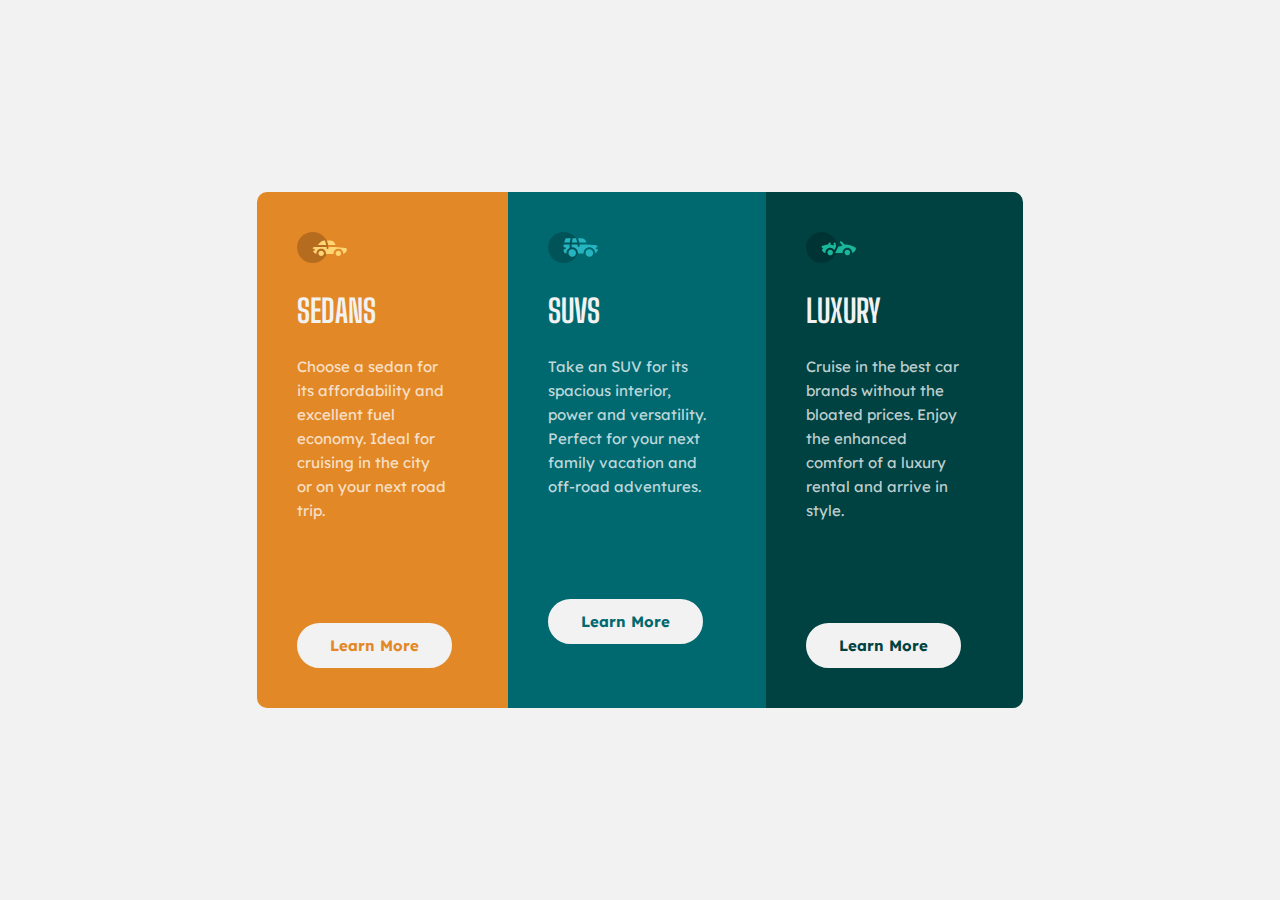
==== index.html @ a6729c3d "flex & grid" ====
<!DOCTYPE html>
<html lang="en">
  <head>
    <meta charset="UTF-8" />
    <meta http-equiv="X-UA-Compatible" content="IE=edge" />
    <meta name="viewport" content="width=device-width, initial-scale=1.0" />
    <title>Flex Task</title>
    <link rel="stylesheet" href="styles/style.css" />
    <style>
        @import url('https://fonts.googleapis.com/css2?family=Big+Shoulders+Display:wght@700&family=Lexend+Deca&display=swap');
    </style>
  </head>
  
  <body>
    <main>
      <!-- container for the cards -->
      <div class="container">
          <!-- sedan card -->
        <div class="sedans">
          <img src="flex-task/images/icon-sedans.svg" alt="" />
          <h1>
            SEDANS
          </h1>
          <p>
          Choose a sedan for its affordability and excellent fuel economy. Ideal
          for cruising in the city or on your next road trip.
          </p>
          <button>
            Learn More
          </button>
        </div>
          
          <!-- suv card -->
        <div class="suv">
          <img src="flex-task/images/icon-suvs.svg" alt="" />
          <h1>
            SUVS
          </h1>
          <p>
          Take an SUV for its spacious interior, power and versatility. Perfect for your next family vacation and off-road adventures.
          </p>
          <button>
            Learn More
          </button>
        </div>

        <!-- luxury card -->
        <div class="luxury">
          <img src="flex-task/images/icon-luxury.svg" alt="" />
          <h1>
            LUXURY
          </h1>
          <p>
          Cruise in the best car brands without the bloated prices. Enjoy the enhanced comfort of a luxury rental and arrive in style.
          </p>
          <button>
            Learn More
          </button>
        </div>
      </div>
    </main>
  </body>
</html>
---- styles/style.css ----
/* variables for the document */
:root {
    --ff-secondary: "Lexend Deca", sans-serif;
    --ff-primary: "Big Shoulders Display", cursive;

    --fw-reg: 400;
    --fw-bold: 700;

    --clr-background: hsl(0, 0%, 95%);
    --clr-orange: hsl(31, 77%, 52%);
    --clr-cyan: hsl(184, 100%, 22%);
    --clr-dark-cyan: hsl(179, 100%, 13%);
    --clr-paragraph: hsla(0, 0%, 100%, 0.75);

    --fs-h1: 48px;
    --fs-body: 15px;
}

@media (max-width: 375px) {
    :root {
        --fs-h1: 72px;
        --fs-body: 18px;
    }
}


/* general styling */
* {
    margin: 0;
    padding: 0;
    box-sizing: border-box;
}

main {
    background-color: var(--clr-background);
    display: flex;
    /* flex-direction: row; */
    height: 100vh;
    justify-content: center;
    align-items: center;
}

h1 {
    font-family: var(--ff-primary);
    font-weight: var(--fw-bold);
    color: var(--clr-background);
    margin-top: 25px;
    margin-bottom: 25px;
}

p {
    font-family: var(--ff-secondary);
    font-weight: var(--fw-reg);
    color: var(--clr-paragraph);
    font-size: var(--fs-body);
    padding-bottom: 100px;
    margin-right: 20px;
    line-height: 1.5rem;
}

a {
    color: black;
    text-decoration: none;
    margin-top: 0;
    font-weight: var(--fw-bold);
}

a:hover {
    text-decoration: underline;
}

button {
    border-radius: 50px;
    cursor: pointer;
    font-weight: var(--fw-reg);
    font-size: var(--fs-body);
    padding: 10px 30px;
    font-family: var(--ff-secondary);   
}

@media (max-width: 375px) {
    button {
        font-size: 12px;
    }
}

img {
    width: 50px;
}


/* custom styling */

/* styling for the main container */
.container {
    margin: auto;
    display: flex;
    flex-direction: row;
    width: 60%;
    border: 1px solid var(--clr-background);
    border-radius: 50px;
}

/* adjustment for smaqller screens */
@media (max-width: 375px) {
    .container {
        flex-direction: column;
        
    }
}

/* styling for all div buttons within the container */
.container div button {
    background-color: var(--clr-background);
    border: 3px solid var(--clr-background);
    font-weight: var(--fw-bold);
}

.container div button:hover {
    border: 3px solid var(--clr-background);
    color: var(--clr-background);
}


/* styling for the cards */
.luxury,
.suv,
.sedans {
    padding: 40px;
}

/* styling for the sedan card */
.sedans {
    border-top-left-radius: 10px;
    border-bottom-left-radius: 10px;
}

.sedans button {
    color: var(--clr-orange);
}

.sedans button:hover,
.sedans {
    background-color: var(--clr-orange);
}

/* adjustments for sedan card on smaller screens */
@media (max-width: 375px) {
    .sedans {
        border-top-left-radius: 10px;
        border-top-right-radius: 10px;
        border-bottom-left-radius: 0px;        
    }
}

/* styling for the suv card */
.suv button:hover,
.suv {
    background-color: var(--clr-cyan);
}

.suv button {
    color: var(--clr-cyan);
}

/* styling for the luxuer card */
.luxury button:hover,
.luxury {
    background-color: var(--clr-dark-cyan);
}

.luxury button {
    color: var(--clr-dark-cyan);
}

.luxury {
    border-top-right-radius: 10px;
    border-bottom-right-radius: 10px;
}

/* adjustments for luxury card on smaller screens */
@media (max-width: 375px) {
    .luxury {
        border-bottom-left-radius: 10px;
        border-bottom-right-radius: 10px;
        border-top-right-radius: 0px;        
    }
}
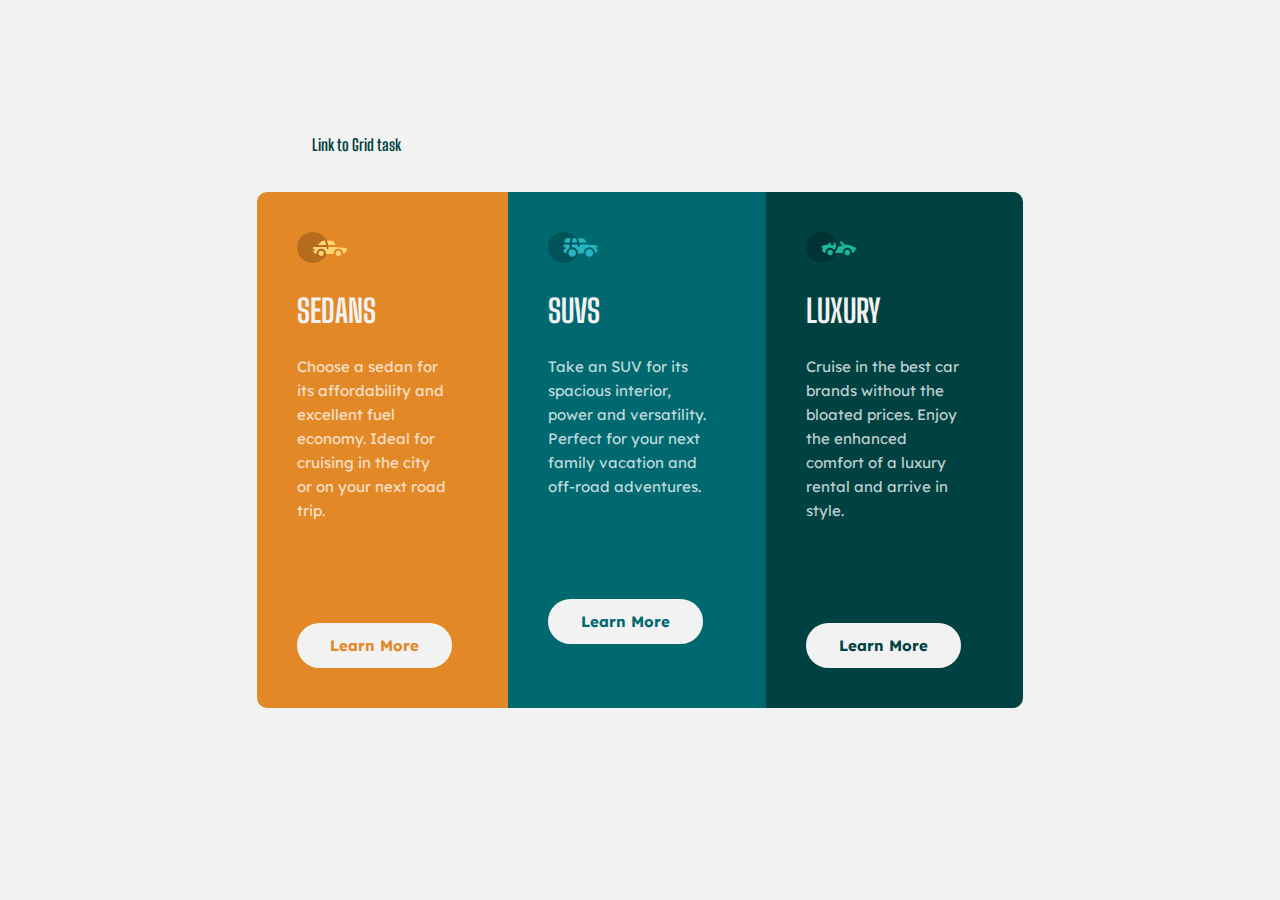
==== commit 92dc15e4: "links added" ====
--- a/index.html
+++ b/index.html
@@ -13,6 +13,9 @@
   
   <body>
     <main>
+      <a href="grid.html">
+        Link to Grid task
+      </a>
       <!-- container for the cards -->
       <div class="container">
           <!-- sedan card -->
--- a/styles/style.css
+++ b/styles/style.css
@@ -34,7 +34,7 @@
 main {
     background-color: var(--clr-background);
     display: flex;
-    /* flex-direction: row; */
+    position: relative;
     height: 100vh;
     justify-content: center;
     align-items: center;
@@ -59,10 +59,16 @@
 }
 
 a {
-    color: black;
+    color: var(--clr-dark-cyan);
+    font-family: var(--ff-primary);
     text-decoration: none;
     margin-top: 0;
     font-weight: var(--fw-bold);
+    position: absolute;
+    top: 15%;
+    left: 19.5em;
+    padding-bottom: 20px;
+    margin-bottom: 20px;
 }
 
 a:hover {
